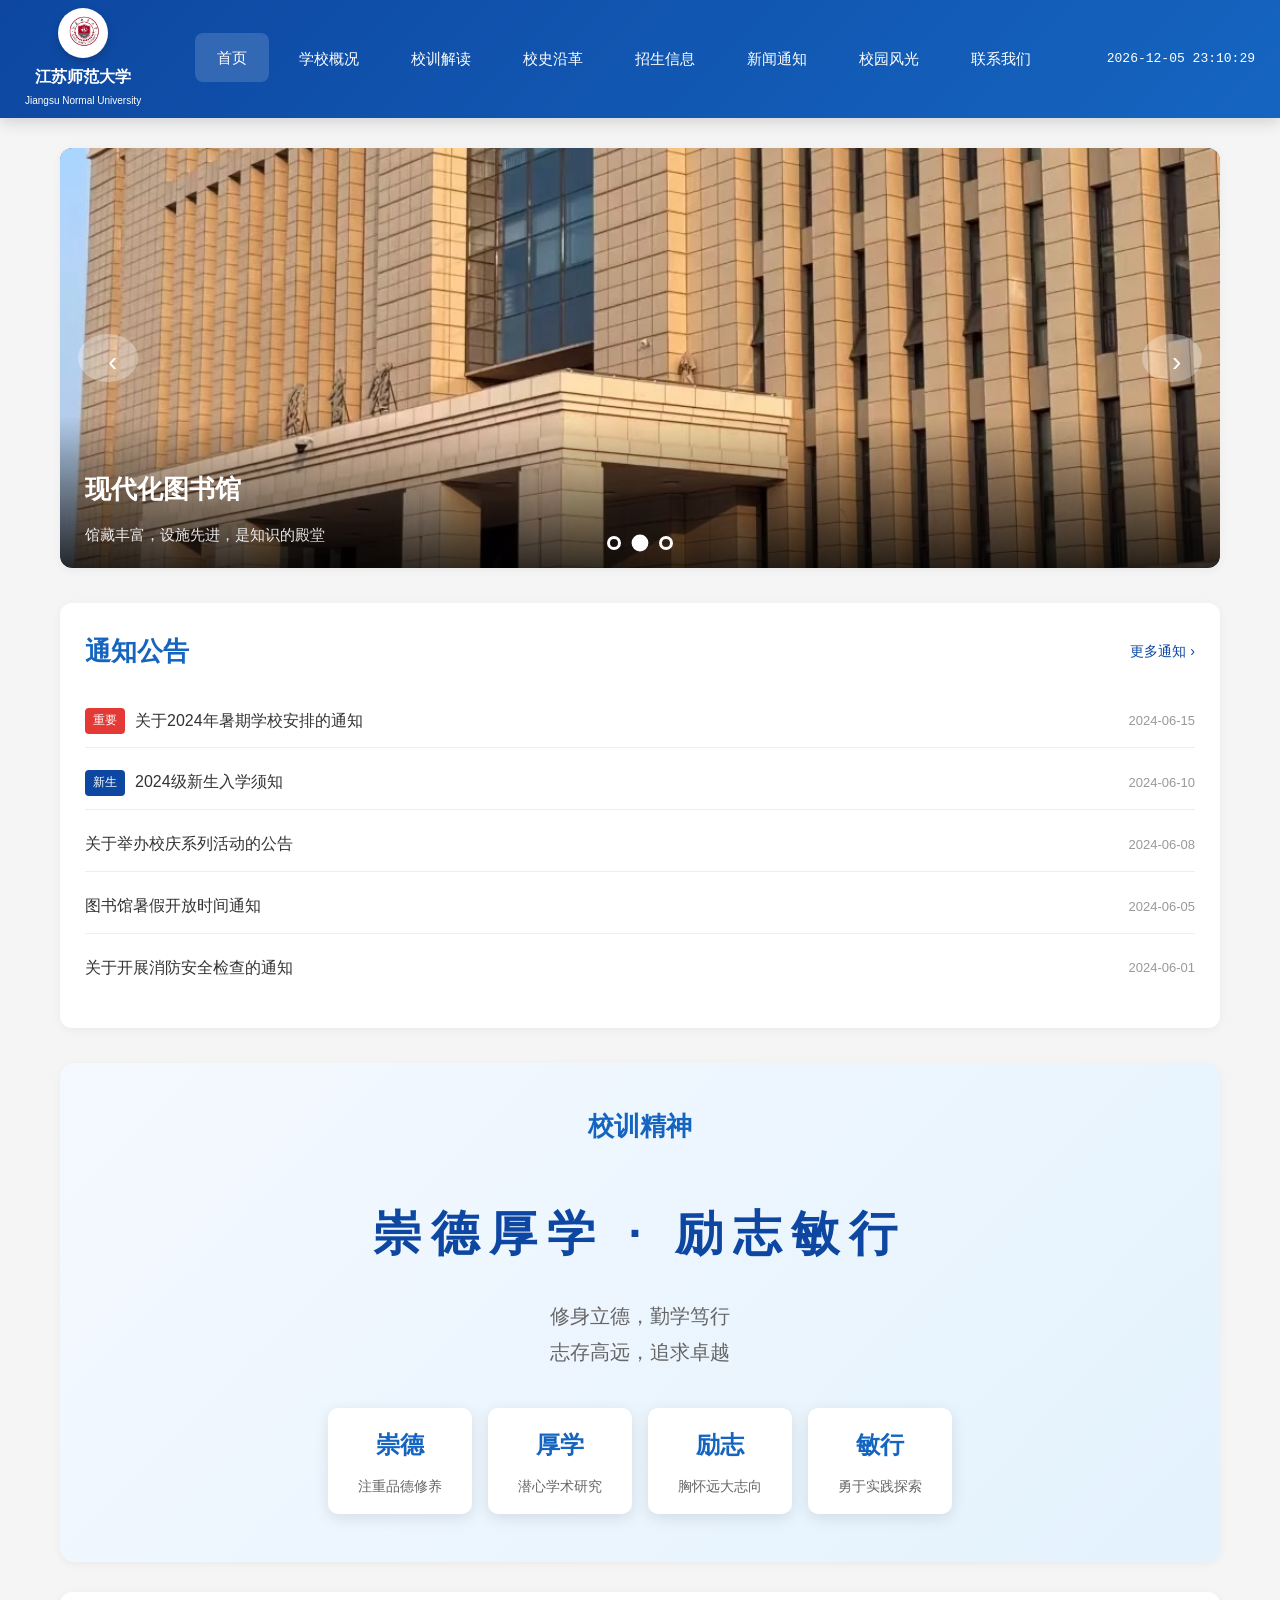
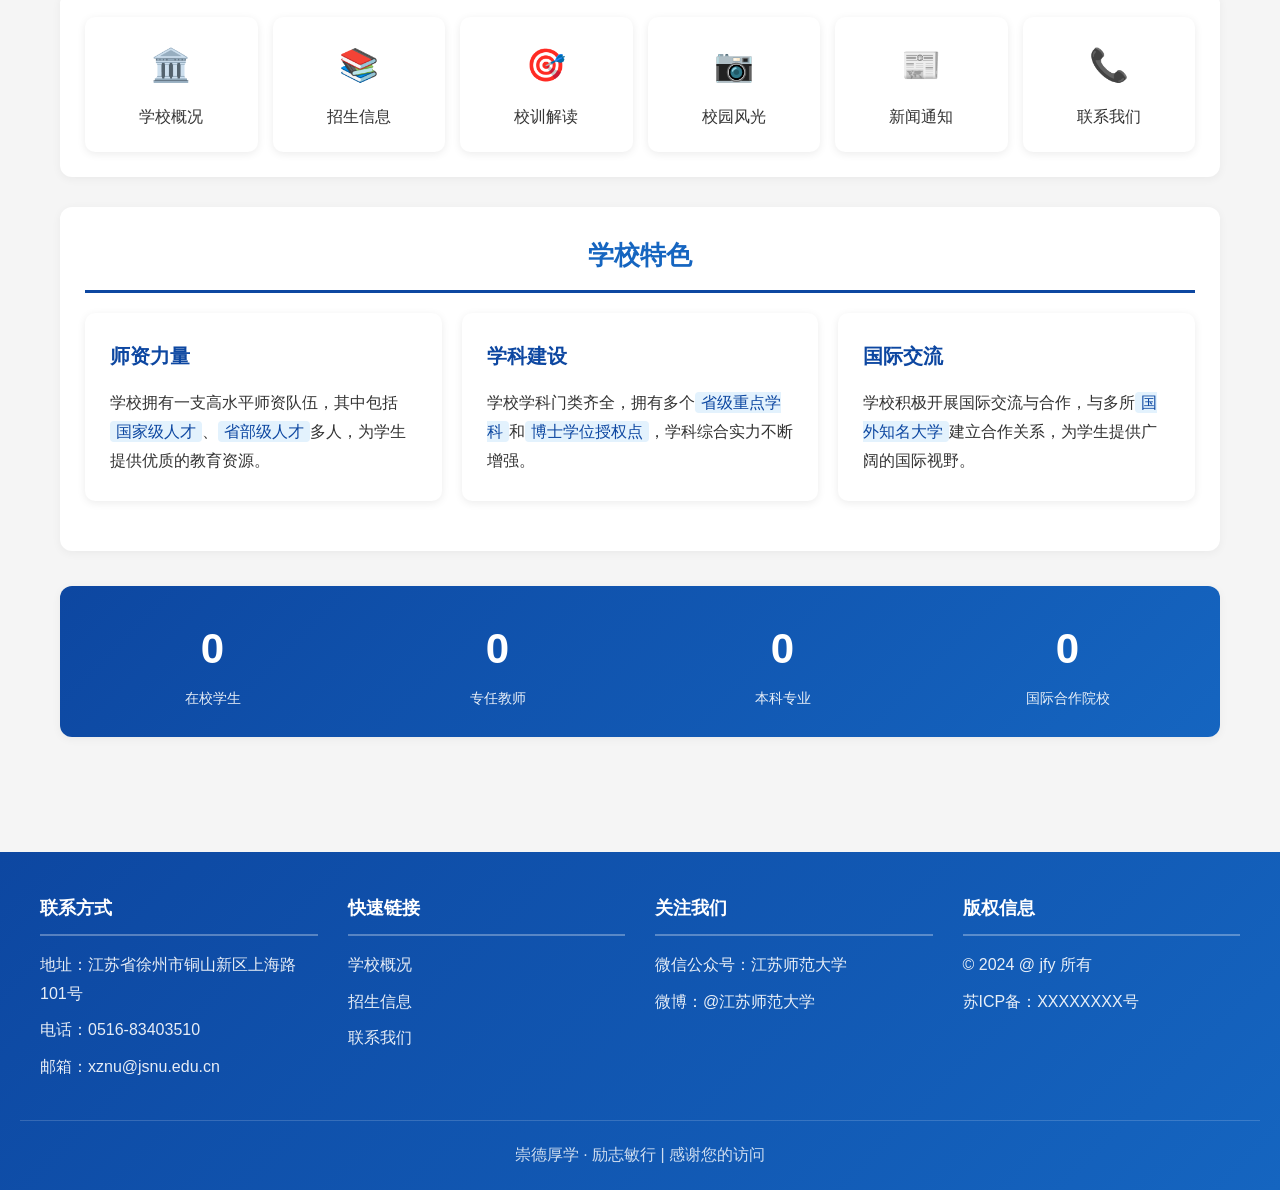
==== index.html @ 1458fdce "Add files via upload" ====
<!doctype html>
<html lang="zh-CN">
  <head>
    <meta charset="UTF-8" />
    <meta name="viewport" content="width=device-width, initial-scale=1.0" />
    <title>江苏师范大学 - 崇德厚学，励志敏行</title>
    <link rel="stylesheet" href="css/style.css" />
    <style>
      .carousel {
        position: relative;
        height: 420px;
        border-radius: 12px;
        overflow: hidden;
        background: linear-gradient(135deg, #0d47a1, #1565c0);
      }
      .carousel-item {
        position: absolute;
        width: 100%;
        height: 100%;
        opacity: 0;
        transition: opacity 0.6s ease;
      }
      .carousel-item.active {
        opacity: 1;
      }
      .carousel-item img {
        width: 100%;
        height: 100%;
        object-fit: cover;
      }
      .carousel-caption {
        position: absolute;
        bottom: 0;
        left: 0;
        right: 0;
        background: linear-gradient(transparent, rgba(0, 0, 0, 0.8));
        color: white;
        padding: 30px 25px 20px;
      }
      .carousel-caption h3 {
        color: white;
        font-size: 26px;
        margin-bottom: 8px;
      }
      .carousel-caption p {
        font-size: 15px;
        opacity: 0.9;
      }
      .carousel-indicators {
        position: absolute;
        bottom: 18px;
        left: 50%;
        transform: translateX(-50%);
        display: flex;
        gap: 12px;
        z-index: 10;
      }
      .carousel-indicators button {
        width: 14px;
        height: 14px;
        border-radius: 50%;
        border: 3px solid white;
        background: transparent;
        cursor: pointer;
        padding: 0;
        transition: all 0.3s ease;
      }
      .carousel-indicators button.active {
        background: white;
        transform: scale(1.2);
      }
      .carousel-controls {
        position: absolute;
        top: 50%;
        transform: translateY(-50%);
        width: 48px;
        height: 48px;
        background: rgba(255, 255, 255, 0.3);
        border: none;
        border-radius: 50%;
        color: white;
        font-size: 28px;
        cursor: pointer;
        transition: all 0.3s ease;
        z-index: 10;
      }
      .carousel-controls:hover {
        background: rgba(255, 255, 255, 0.5);
      }
      .carousel-controls.prev {
        left: 18px;
      }
      .carousel-controls.next {
        right: 18px;
      }
    </style>
  </head>
  <body>
    <header class="main-header">
      <div class="header-container">
        <div class="logo-section">
          <img
            src="images/logo.png"
            alt="校徽"
            onerror="
              this.style.background = 'linear-gradient(135deg,#0d47a1,#1565c0)';
              this.style.display = 'flex';
              this.style.alignItems = 'center';
              this.style.justifyContent = 'center';
              this.style.color = 'white';
              this.style.fontSize = '20px';
              this.textContent = '苏师大';
            "
          />
          <div>
            <h1 class="university-name">江苏师范大学</h1>
            <p class="university-name-en">Jiangsu Normal University</p>
          </div>
        </div>
        <nav class="main-nav">
          <ul>
            <li><a href="index.html" class="active">首页</a></li>
            <li><a href="pages/about.html">学校概况</a></li>
            <li><a href="pages/motto.html">校训解读</a></li>
            <li><a href="pages/history.html">校史沿革</a></li>
            <li><a href="pages/admissions.html">招生信息</a></li>
            <li><a href="pages/news.html">新闻通知</a></li>
            <li><a href="pages/campus.html">校园风光</a></li>
            <li><a href="pages/contact.html">联系我们</a></li>
          </ul>
        </nav>
        <div class="current-time"></div>
      </div>
    </header>

    <div class="container">
      <section class="carousel-section">
        <div class="carousel"></div>
        <button class="carousel-controls prev" onclick="changeSlide(-1)">
          ‹
        </button>
        <button class="carousel-controls next" onclick="changeSlide(1)">
          ›
        </button>
        <div class="carousel-indicators"></div>
      </section>

      <section class="notice-section">
        <div class="notice-header">
          <h2>通知公告</h2>
          <a href="pages/news.html" class="notice-more">更多通知 ›</a>
        </div>
        <ul class="notice-list"></ul>
      </section>

      <section class="motto-section"></section>

      <section class="quick-links"></section>

      <section class="mt-20">
        <h2 class="text-center mb-20">学校特色</h2>
        <div class="grid-3"></div>
      </section>

      <section class="stats-section">
        <div class="stats-grid"></div>
      </section>
    </div>

    <footer>
      <div class="footer-content"></div>
      <div class="footer-bottom"><p></p></div>
    </footer>

    <script src="js/main.js"></script>
    <script src="js/index.js"></script>

    <script>
      // ==================== 重要数据（保留在HTML中） ====================
      var indexData = {
        slides: [
          {
            img: "images/campus1.jpg",
            alt: "校园景色",
            title: "美丽的校园环境",
            desc: "占地广阔，绿树成荫，为师生提供优质的学习生活环境",
          },
          {
            img: "images/campus2.jpg",
            alt: "图书馆",
            title: "现代化图书馆",
            desc: "馆藏丰富，设施先进，是知识的殿堂",
          },
          {
            img: "images/campus3.jpg",
            alt: "教学楼",
            title: "教学楼群",
            desc: "功能完善，环境优雅，承载着无数学子的梦想",
          },
        ],
        notices: [
          {
            tag: "重要",
            title: "关于2024年暑期学校安排的通知",
            date: "2024-06-15",
            important: true,
          },
          {
            tag: "新生",
            title: "2024级新生入学须知",
            date: "2024-06-10",
            important: false,
          },
          {
            tag: "",
            title: "关于举办校庆系列活动的公告",
            date: "2024-06-08",
            important: false,
          },
          {
            tag: "",
            title: "图书馆暑假开放时间通知",
            date: "2024-06-05",
            important: false,
          },
          {
            tag: "",
            title: "关于开展消防安全检查的通知",
            date: "2024-06-01",
            important: false,
          },
        ],
        motto: {
          title: "校训精神",
          main: "崇德厚学 · 励志敏行",
          desc: "修身立德，勤学笃行\n志存高远，追求卓越",
          items: [
            { name: "崇德", desc: "注重品德修养" },
            { name: "厚学", desc: "潜心学术研究" },
            { name: "励志", desc: "胸怀远大志向" },
            { name: "敏行", desc: "勇于实践探索" },
          ],
        },
        quickLinks: [
          { icon: "🏛️", title: "学校概况", url: "pages/about.html" },
          { icon: "📚", title: "招生信息", url: "pages/admissions.html" },
          { icon: "🎯", title: "校训解读", url: "pages/motto.html" },
          { icon: "📷", title: "校园风光", url: "pages/campus.html" },
          { icon: "📰", title: "新闻通知", url: "pages/news.html" },
          { icon: "📞", title: "联系我们", url: "pages/contact.html" },
        ],
        features: [
          {
            title: "师资力量",
            desc: "学校拥有一支高水平师资队伍，其中包括<mark>国家级人才</mark>、<mark>省部级人才</mark>多人，为学生提供优质的教育资源。",
          },
          {
            title: "学科建设",
            desc: "学校学科门类齐全，拥有多个<mark>省级重点学科</mark>和<mark>博士学位授权点</mark>，学科综合实力不断增强。",
          },
          {
            title: "国际交流",
            desc: "学校积极开展国际交流与合作，与多所<mark>国外知名大学</mark>建立合作关系，为学生提供广阔的国际视野。",
          },
        ],
        stats: [
          { count: 20000, label: "在校学生" },
          { count: 1500, label: "专任教师" },
          { count: 68, label: "本科专业" },
          { count: 100, label: "国际合作院校" },
        ],
        footer: {
          contact: {
            address: "江苏省徐州市铜山新区上海路101号",
            phone: "0516-83403510",
            email: "xznu@jsnu.edu.cn",
          },
          quickLinks: [
            { title: "学校概况", url: "pages/about.html" },
            { title: "招生信息", url: "pages/admissions.html" },
            { title: "联系我们", url: "pages/contact.html" },
          ],
          social: {
            wechat: "微信公众号：江苏师范大学",
            weibo: "微博：@江苏师范大学",
          },
          copyright: "© 2024 @ jfy 所有",
          icp: "苏ICP备：XXXXXXXX号",
          bottomText: "崇德厚学 · 励志敏行 | 感谢您的访问",
        },
      };

      // ==================== 核心功能代码（保留在HTML中） ====================
      var currentSlide = 0;
      var slides, indicators, autoPlay;

      function showSlide(n) {
        slides[currentSlide].classList.remove("active");
        indicators[currentSlide].classList.remove("active");
        currentSlide = (n + slides.length) % slides.length;
        slides[currentSlide].classList.add("active");
        indicators[currentSlide].classList.add("active");
      }

      function changeSlide(d) {
        showSlide(currentSlide + d);
      }
      function goToSlide(n) {
        showSlide(n);
      }

      function updateTime() {
        var now = new Date();
        var time =
          now.getFullYear() +
          "-" +
          String(now.getMonth() + 1).padStart(2, "0") +
          "-" +
          String(now.getDate()).padStart(2, "0") +
          " " +
          String(now.getHours()).padStart(2, "0") +
          ":" +
          String(now.getMinutes()).padStart(2, "0") +
          ":" +
          String(now.getSeconds()).padStart(2, "0");
        document.querySelectorAll(".current-time").forEach(function (el) {
          el.textContent = time;
        });
      }

      document.addEventListener("DOMContentLoaded", function () {
        renderCarousel(indexData.slides);
        renderNotices(indexData.notices);
        renderMotto(indexData.motto);
        renderQuickLinks(indexData.quickLinks);
        renderFeatures(indexData.features);
        renderStats(indexData.stats);
        renderFooter(indexData.footer);

        slides = document.querySelectorAll(".carousel-item");
        indicators = document.querySelectorAll(".carousel-indicators button");

        autoPlay = setInterval(function () {
          showSlide(currentSlide + 1);
        }, 4000);

        var carousel = document.querySelector(".carousel");
        if (carousel) {
          carousel.addEventListener("mouseenter", function () {
            clearInterval(autoPlay);
          });
          carousel.addEventListener("mouseleave", function () {
            autoPlay = setInterval(function () {
              showSlide(currentSlide + 1);
            }, 4000);
          });
        }

        updateTime();
        setInterval(updateTime, 1000);
      });
    </script>
  </body>
</html>
---- css/style.css ----
/* 江苏师范大学网站 - 简化版样式表 */

/* 基础样式 */
* {
  margin: 0;
  padding: 0;
  box-sizing: border-box;
}

body {
  font-family: "Microsoft YaHei", sans-serif;
  font-size: 16px;
  line-height: 1.8;
  color: #333;
  background-color: #f5f5f5;
}

a {
  text-decoration: none;
  color: inherit;
}

/* 图片自适应 */
img {
  max-width: 100%;
  height: auto;
  display: block;
}

.gallery-item img,
.news-thumb,
.carousel-item img {
  width: 100%;
  height: 100%;
  object-fit: cover;
}

/* 工具类 */
.text-center {
  text-align: center;
}
.mt-20 {
  margin-top: 20px;
}
.mb-20 {
  margin-bottom: 20px;
}
.p-20 {
  padding: 20px;
}

mark {
  background-color: #e3f2fd;
  color: #0d47a1;
  padding: 2px 6px;
  border-radius: 4px;
}

/* 头部 */
header.main-header,
header:not(.main-header) {
  background: linear-gradient(135deg, #0d47a1 0%, #1565c0 100%);
  color: white;
  padding: 8px 0;
  box-shadow: 0 4px 15px rgba(0, 0, 0, 0.15);
  position: sticky;
  top: 0;
  z-index: 1000;
}

.header-container,
.header-content {
  max-width: 1400px;
  margin: 0 auto;
  display: flex;
  align-items: center;
  justify-content: space-between;
  padding: 0 25px;
  gap: 25px;
}

/* Logo */
.logo-section {
  display: flex;
  flex-direction: column;
  align-items: center;
  gap: 5px;
  flex-shrink: 0;
  text-align: center;
}

.logo-section img {
  width: 50px;
  height: 50px;
  border-radius: 50%;
  background: white;
  padding: 3px;
  box-shadow: 0 3px 8px rgba(0, 0, 0, 0.2);
}

.university-name {
  font-size: 16px;
  font-weight: 700;
  color: white;
  margin: 0;
}

.university-name-en {
  font-size: 10px;
  color: white;
  margin: 0;
}

/* 导航 */
nav.main-nav,
nav:not(.main-nav) {
  flex: 1;
  display: flex;
  justify-content: center;
}

nav ul {
  list-style: none;
  display: flex;
  justify-content: center;
  flex-wrap: wrap;
  margin: 0;
  padding: 0;
  gap: 8px;
}

nav ul li a {
  display: block;
  padding: 11px 22px;
  color: white;
  font-size: 15px;
  font-weight: 500;
  transition: all 0.3s ease;
  border-radius: 8px;
}

nav ul li a:hover,
nav ul li a.active {
  background-color: rgba(255, 255, 255, 0.15);
  transform: translateY(-1px);
}

/* 时间 */
.current-time {
  font-size: 13px;
  flex-shrink: 0;
  text-align: right;
  font-family: "Courier New", monospace;
}

/* 容器 */
.container {
  max-width: 1200px;
  margin: 0 auto;
  padding: 30px 20px;
}

/* 标题 */
h1 {
  font-size: 36px;
  color: #0d47a1;
  text-align: center;
  margin-bottom: 30px;
}
h2 {
  font-size: 26px;
  color: #1565c0;
  margin-bottom: 20px;
  padding-bottom: 12px;
  border-bottom: 3px solid #0d47a1;
}
h3 {
  font-size: 20px;
  color: #0d47a1;
  margin: 20px 0 15px;
}

/* Section和卡片 */
section {
  margin-bottom: 35px;
  padding: 25px;
  background: white;
  border-radius: 12px;
  box-shadow: 0 2px 10px rgba(0, 0, 0, 0.05);
}

.card,
article {
  background: white;
  border-radius: 10px;
  padding: 25px;
  margin-bottom: 25px;
  box-shadow: 0 2px 8px rgba(0, 0, 0, 0.08);
  transition:
    transform 0.3s ease,
    box-shadow 0.3s ease;
}

.card:hover,
article:hover {
  transform: translateY(-5px);
  box-shadow: 0 8px 20px rgba(0, 0, 0, 0.12);
}

.card h3 {
  color: #0d47a1;
  margin-top: 0;
}

/* 网格 */
.grid-2 {
  display: grid;
  grid-template-columns: repeat(auto-fit, minmax(300px, 1fr));
  gap: 25px;
}
.grid-3 {
  display: grid;
  grid-template-columns: repeat(auto-fit, minmax(250px, 1fr));
  gap: 20px;
}
.grid-4 {
  display: grid;
  grid-template-columns: repeat(auto-fit, minmax(200px, 1fr));
  gap: 20px;
}

/* 表格 */
table {
  width: 100%;
  border-collapse: collapse;
  margin: 20px 0;
  background: white;
  border-radius: 8px;
  overflow: hidden;
  box-shadow: 0 2px 8px rgba(0, 0, 0, 0.08);
}

table th {
  background: linear-gradient(135deg, #0d47a1 0%, #1565c0 100%);
  color: white;
  padding: 15px;
  text-align: left;
}

table td {
  padding: 12px 15px;
  border-bottom: 1px solid #eee;
}
table tr:hover {
  background-color: #f8f9fa;
}

/* 列表 */
ul,
ol {
  padding-left: 25px;
  margin: 15px 0;
}
li {
  margin: 8px 0;
}

/* 表单 */
input,
textarea,
select {
  width: 100%;
  padding: 12px 15px;
  border: 2px solid #ddd;
  border-radius: 6px;
  font-size: 16px;
  font-family: inherit;
  transition: border-color 0.3s ease;
}

input:focus,
textarea:focus,
select:focus {
  outline: none;
  border-color: #1565c0;
}

button,
.btn {
  display: inline-block;
  padding: 12px 30px;
  background: linear-gradient(135deg, #0d47a1 0%, #1565c0 100%);
  color: white;
  border: none;
  border-radius: 6px;
  font-size: 16px;
  cursor: pointer;
  transition: all 0.3s ease;
}

button:hover,
.btn:hover {
  transform: translateY(-2px);
  box-shadow: 0 4px 12px rgba(0, 0, 0, 0.2);
}

.btn {
  padding: 10px 20px;
  margin-right: 10px;
  margin-bottom: 10px;
  background: #f0f0f0;
  color: #333;
}

.btn.active {
  background: #0d47a1;
  color: white;
}

/* 校训 */
.motto-section {
  text-align: center;
  padding: 40px 20px;
  background: linear-gradient(135deg, #f5f9ff 0%, #e3f2fd 100%);
  border-radius: 15px;
  margin: 30px 0;
}

.motto-main {
  font-size: 48px;
  color: #0d47a1;
  font-weight: bold;
  letter-spacing: 10px;
  margin-bottom: 20px;
}

.motto-desc {
  font-size: 20px;
  color: #666;
  line-height: 1.8;
}

.motto-item {
  display: inline-block;
  padding: 15px 30px;
  margin: 8px;
  background: white;
  border-radius: 10px;
  box-shadow: 0 4px 15px rgba(0, 0, 0, 0.1);
  vertical-align: top;
}

.motto-item h4 {
  font-size: 24px;
  color: #1565c0;
  margin-bottom: 8px;
}
.motto-item p {
  font-size: 14px;
  color: #666;
  margin: 0;
}

/* 画廊 */
.gallery-grid {
  display: grid;
  grid-template-columns: repeat(auto-fit, minmax(280px, 1fr));
  gap: 20px;
}

.gallery-item {
  position: relative;
  height: 220px;
  border-radius: 10px;
  overflow: hidden;
  box-shadow: 0 4px 15px rgba(0, 0, 0, 0.1);
  cursor: pointer;
}

.gallery-item:hover img {
  transform: scale(1.1);
}

.gallery-overlay {
  position: absolute;
  bottom: 0;
  left: 0;
  right: 0;
  background: linear-gradient(transparent, rgba(0, 0, 0, 0.7));
  color: white;
  padding: 15px;
  transform: translateY(100%);
  transition: transform 0.3s ease;
}

.gallery-item:hover .gallery-overlay {
  transform: translateY(0);
}

/* 轮播基础样式 */
.carousel-section {
  position: relative;
  padding: 0;
  overflow: hidden;
  margin-bottom: 35px;
}

/* 通知 */
.notice-section {
  background: white;
  border-radius: 12px;
  padding: 25px;
}

.notice-header {
  display: flex;
  justify-content: space-between;
  align-items: center;
  margin-bottom: 20px;
}

.notice-header h2 {
  margin-bottom: 0;
  border: none;
  padding: 0;
}

.notice-more {
  color: #0d47a1;
  font-size: 14px;
}

.notice-list {
  list-style: none;
  padding: 0;
  margin: 0;
}

.notice-list li {
  padding: 12px 0;
  border-bottom: 1px solid #eee;
  display: flex;
  align-items: center;
  gap: 10px;
}

.notice-list li:last-child {
  border-bottom: none;
}

.notice-tag {
  background: #0d47a1;
  color: white;
  padding: 2px 8px;
  border-radius: 4px;
  font-size: 12px;
}

.notice-tag.important {
  background: #e53935;
}

.notice-date {
  color: #999;
  font-size: 13px;
  margin-left: auto;
}

/* 快速链接 */
.quick-links {
  display: grid;
  grid-template-columns: repeat(auto-fit, minmax(120px, 1fr));
  gap: 15px;
  margin: 30px 0;
}

.quick-link-item {
  background: white;
  padding: 20px;
  border-radius: 10px;
  text-align: center;
  box-shadow: 0 2px 8px rgba(0, 0, 0, 0.08);
  transition: all 0.3s ease;
}

.quick-link-item:hover {
  transform: translateY(-3px);
  box-shadow: 0 4px 12px rgba(0, 0, 0, 0.12);
}

.quick-link-icon {
  font-size: 32px;
  margin-bottom: 8px;
}

/* 统计数据 */
.stats-section {
  background: linear-gradient(135deg, #0d47a1 0%, #1565c0 100%);
}

.stats-grid {
  display: grid;
  grid-template-columns: repeat(auto-fit, minmax(150px, 1fr));
  gap: 30px;
  text-align: center;
  color: white;
}

.stat-item h3 {
  font-size: 42px;
  color: white;
  margin: 0;
}
.stat-item p {
  font-size: 14px;
  opacity: 0.9;
}

/* 侧边栏 */
aside {
  background: white;
  border-radius: 10px;
  padding: 20px;
  box-shadow: 0 2px 8px rgba(0, 0, 0, 0.08);
}

aside h3 {
  background: linear-gradient(135deg, #0d47a1 0%, #1565c0 100%);
  color: white;
  padding: 12px 18px;
  margin: -20px -20px 18px;
  border-radius: 10px 10px 0 0;
}

aside ul {
  list-style: none;
}
aside ul li {
  padding: 10px 0;
  border-bottom: 1px solid #eee;
}
aside ul li:last-child {
  border-bottom: none;
}

/* 折叠 */
details {
  background: white;
  border-radius: 8px;
  margin: 15px 0;
  box-shadow: 0 2px 8px rgba(0, 0, 0, 0.08);
  overflow: hidden;
}

summary {
  padding: 15px 20px;
  background: linear-gradient(135deg, #0d47a1 0%, #1565c0 100%);
  color: white;
  cursor: pointer;
  font-weight: bold;
}

details p {
  padding: 15px 20px;
}

/* 分页 */
#pagination button {
  padding: 8px 15px;
  margin: 0 3px;
  border: 1px solid #ddd;
  background: white;
  border-radius: 4px;
  cursor: pointer;
}

#pagination button.active {
  background: #0d47a1;
  color: white;
  border-color: #0d47a1;
}

/* 新闻卡片 */
.news-card {
  background: white;
  border-radius: 8px;
  padding: 20px;
  margin-bottom: 15px;
  box-shadow: 0 2px 8px rgba(0, 0, 0, 0.08);
  display: flex;
  gap: 15px;
  transition:
    transform 0.3s ease,
    box-shadow 0.3s ease;
}

.news-card:hover {
  transform: translateY(-3px);
  box-shadow: 0 4px 12px rgba(0, 0, 0, 0.12);
}

.news-thumb {
  width: 120px;
  height: 80px;
  background: linear-gradient(135deg, #0d47a1, #1565c0);
  border-radius: 6px;
  flex-shrink: 0;
  display: flex;
  align-items: center;
  justify-content: center;
  color: white;
  font-size: 32px;
}

.news-content {
  flex: 1;
}
.news-content h4 {
  margin: 0 0 8px;
  color: #333;
  font-weight: 600;
}
.news-content p {
  margin: 0;
  color: #666;
  font-size: 14px;
}
.news-date {
  color: #999;
  font-size: 12px;
  margin-top: 8px;
}

/* 页脚 */
footer {
  background: linear-gradient(135deg, #0d47a1 0%, #1565c0 100%);
  color: white;
  padding: 40px 20px 20px;
  margin-top: 50px;
}

.footer-content {
  max-width: 1200px;
  margin: 0 auto;
  display: grid;
  grid-template-columns: repeat(auto-fit, minmax(250px, 1fr));
  gap: 30px;
}

.footer-section h4 {
  font-size: 18px;
  margin-bottom: 15px;
  padding-bottom: 10px;
  border-bottom: 2px solid rgba(255, 255, 255, 0.3);
}

.footer-section p,
.footer-section li {
  margin: 8px 0;
  opacity: 0.9;
}

.footer-bottom {
  text-align: center;
  padding-top: 20px;
  margin-top: 30px;
  border-top: 1px solid rgba(255, 255, 255, 0.2);
  opacity: 0.8;
}

/* 面包屑 */
.breadcrumb {
  padding: 12px 20px;
  background: linear-gradient(135deg, #f8f9fa 0%, #e9ecef 100%);
  margin-bottom: 25px;
  font-size: 14px;
}

.breadcrumb a {
  color: #0d47a1;
  font-weight: 500;
}
.breadcrumb a:hover {
  color: #1565c0;
  text-decoration: underline;
}
.breadcrumb span {
  margin: 0 12px;
  color: #adb5bd;
}

/* 响应式 */
@media (max-width: 768px) {
  .header-container,
  .header-content {
    flex-direction: column;
    text-align: center;
  }
  nav ul {
    flex-direction: column;
    align-items: center;
  }
  h1 {
    font-size: 28px;
  }
  h2 {
    font-size: 22px;
  }
  .motto-main {
    font-size: 32px;
    letter-spacing: 5px;
  }
  .carousel {
    height: 280px;
  }
  .carousel-caption h3 {
    font-size: 20px;
  }
  .carousel-caption p {
    font-size: 13px;
  }
  .carousel-indicators button {
    width: 10px;
    height: 10px;
  }
  .carousel-controls {
    width: 36px;
    height: 36px;
    font-size: 20px;
  }
}
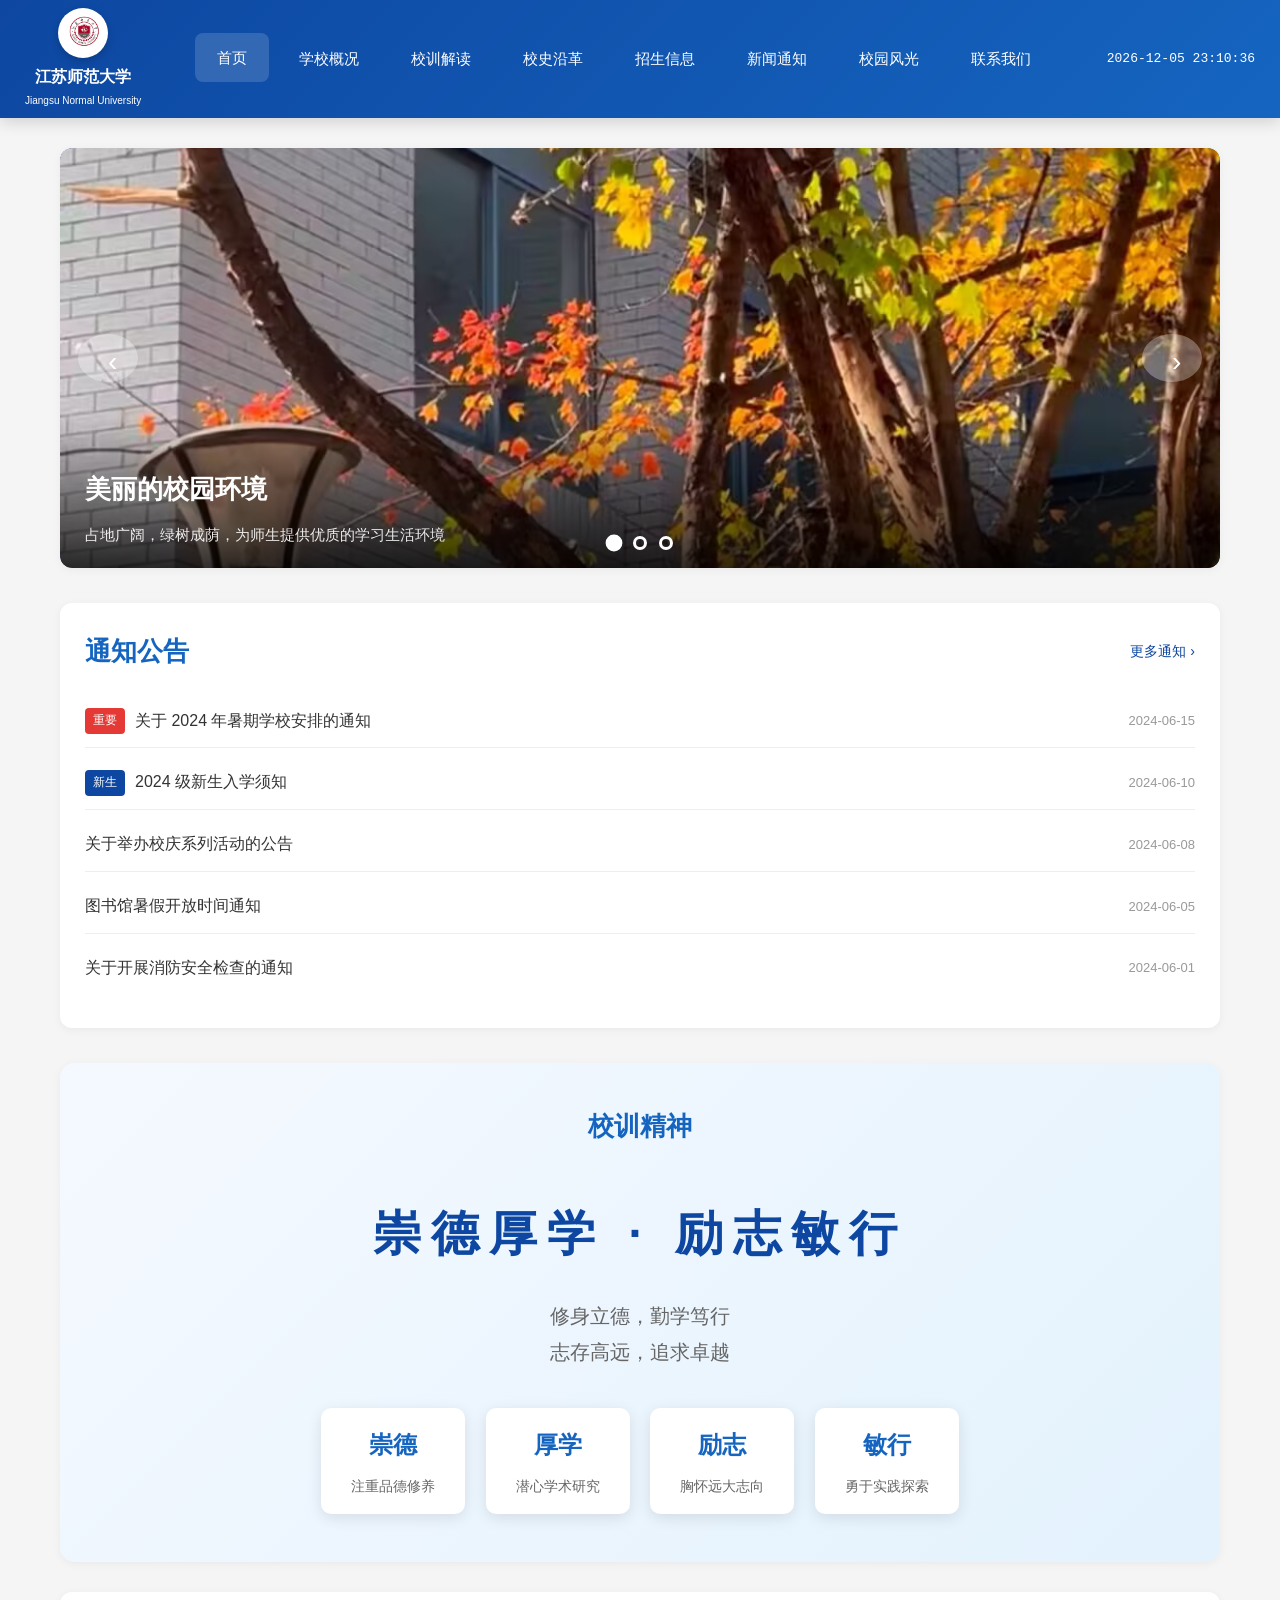
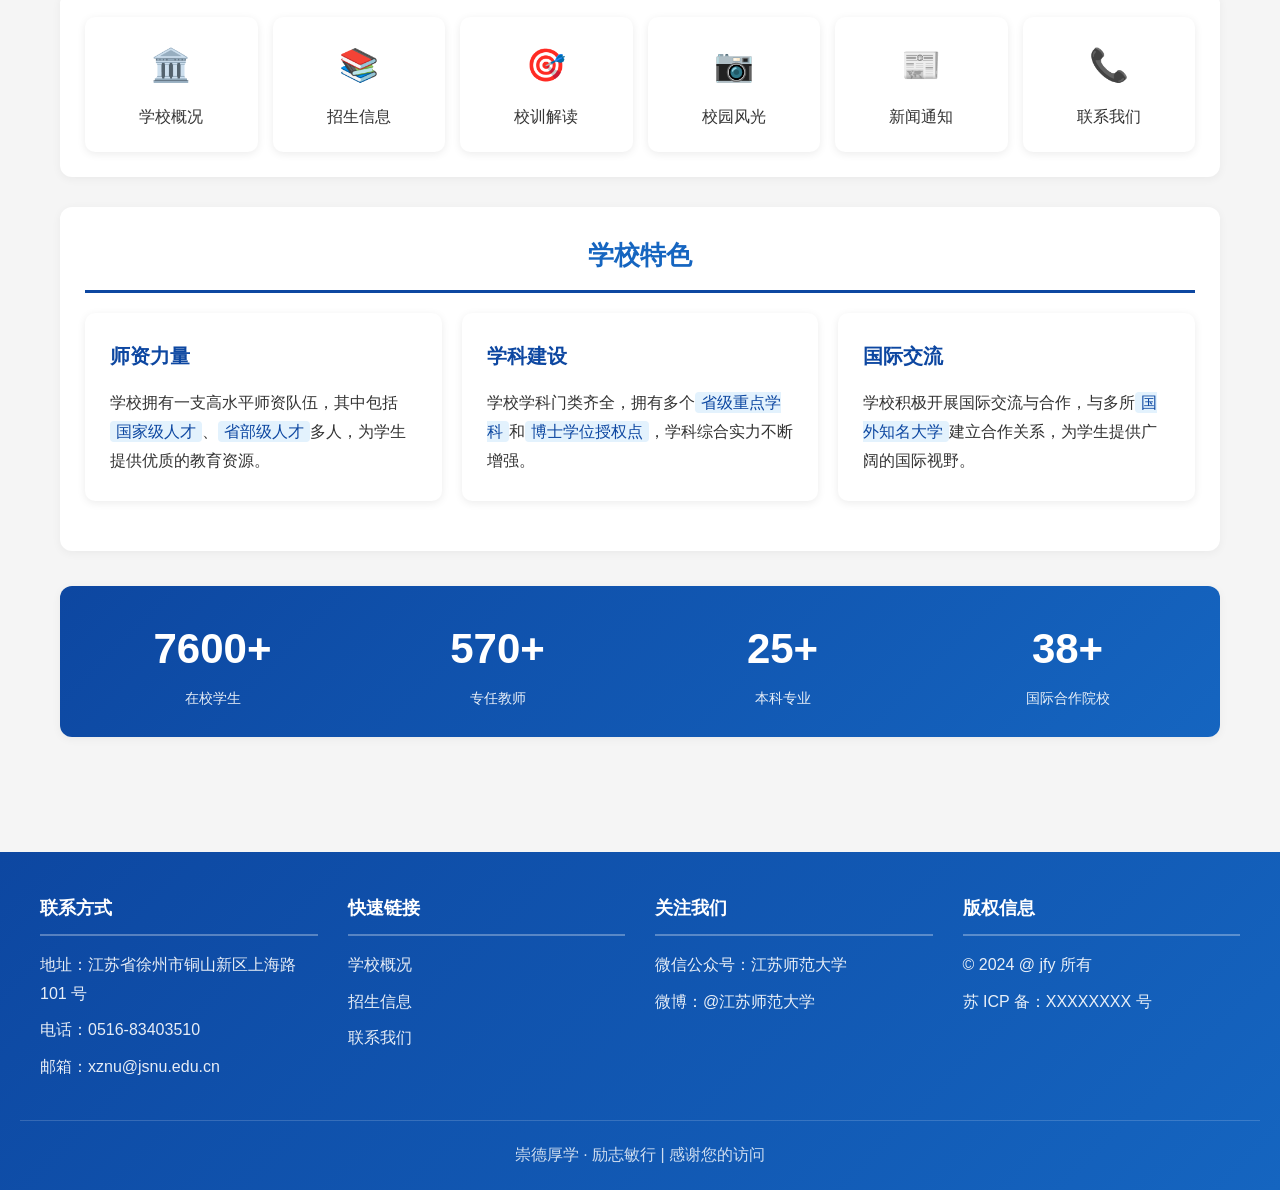
==== commit 228e81dc: "Add files via upload" ====
--- a/index.html
+++ b/index.html
@@ -135,14 +135,40 @@
 
     <div class="container">
       <section class="carousel-section">
-        <div class="carousel"></div>
+        <div class="carousel">
+          <div class="carousel-item active">
+            <img src="images/campus1.jpg" alt="校园景色" />
+            <div class="carousel-caption">
+              <h3>美丽的校园环境</h3>
+              <p>占地广阔，绿树成荫，为师生提供优质的学习生活环境</p>
+            </div>
+          </div>
+          <div class="carousel-item">
+            <img src="images/campus2.jpg" alt="图书馆" />
+            <div class="carousel-caption">
+              <h3>现代化图书馆</h3>
+              <p>馆藏丰富，设施先进，是知识的殿堂</p>
+            </div>
+          </div>
+          <div class="carousel-item">
+            <img src="images/campus3.jpg" alt="教学楼" />
+            <div class="carousel-caption">
+              <h3>教学楼群</h3>
+              <p>功能完善，环境优雅，承载着无数学子的梦想</p>
+            </div>
+          </div>
+        </div>
         <button class="carousel-controls prev" onclick="changeSlide(-1)">
           ‹
         </button>
         <button class="carousel-controls next" onclick="changeSlide(1)">
           ›
         </button>
-        <div class="carousel-indicators"></div>
+        <div class="carousel-indicators">
+          <button onclick="goToSlide(0)" class="active"></button>
+          <button onclick="goToSlide(1)"></button>
+          <button onclick="goToSlide(2)"></button>
+        </div>
       </section>
 
       <section class="notice-section">
@@ -150,26 +176,157 @@
           <h2>通知公告</h2>
           <a href="pages/news.html" class="notice-more">更多通知 ›</a>
         </div>
-        <ul class="notice-list"></ul>
+        <ul class="notice-list">
+          <li>
+            <span class="notice-tag important">重要</span>
+            <a href="pages/news.html">关于 2024 年暑期学校安排的通知</a>
+            <span class="notice-date">2024-06-15</span>
+          </li>
+          <li>
+            <span class="notice-tag">新生</span>
+            <a href="pages/news.html">2024 级新生入学须知</a>
+            <span class="notice-date">2024-06-10</span>
+          </li>
+          <li>
+            <a href="pages/news.html">关于举办校庆系列活动的公告</a>
+            <span class="notice-date">2024-06-08</span>
+          </li>
+          <li>
+            <a href="pages/news.html">图书馆暑假开放时间通知</a>
+            <span class="notice-date">2024-06-05</span>
+          </li>
+          <li>
+            <a href="pages/news.html">关于开展消防安全检查的通知</a>
+            <span class="notice-date">2024-06-01</span>
+          </li>
+        </ul>
       </section>
 
-      <section class="motto-section"></section>
-
-      <section class="quick-links"></section>
+      <section class="motto-section">
+        <h2 style="border: none; margin-bottom: 30px">校训精神</h2>
+        <div class="motto-main">崇德厚学 · 励志敏行</div>
+        <p class="motto-desc">修身立德，勤学笃行<br />志存高远，追求卓越</p>
+        <div style="margin-top: 30px">
+          <div class="motto-item">
+            <h4>崇德</h4>
+            <p>注重品德修养</p>
+          </div>
+          <div class="motto-item">
+            <h4>厚学</h4>
+            <p>潜心学术研究</p>
+          </div>
+          <div class="motto-item">
+            <h4>励志</h4>
+            <p>胸怀远大志向</p>
+          </div>
+          <div class="motto-item">
+            <h4>敏行</h4>
+            <p>勇于实践探索</p>
+          </div>
+        </div>
+      </section>
+
+      <section class="quick-links">
+        <a href="pages/about.html" class="quick-link-item">
+          <div class="quick-link-icon">🏛️</div>
+          <span>学校概况</span>
+        </a>
+        <a href="pages/admissions.html" class="quick-link-item">
+          <div class="quick-link-icon">📚</div>
+          <span>招生信息</span>
+        </a>
+        <a href="pages/motto.html" class="quick-link-item">
+          <div class="quick-link-icon">🎯</div>
+          <span>校训解读</span>
+        </a>
+        <a href="pages/campus.html" class="quick-link-item">
+          <div class="quick-link-icon">📷</div>
+          <span>校园风光</span>
+        </a>
+        <a href="pages/news.html" class="quick-link-item">
+          <div class="quick-link-icon">📰</div>
+          <span>新闻通知</span>
+        </a>
+        <a href="pages/contact.html" class="quick-link-item">
+          <div class="quick-link-icon">📞</div>
+          <span>联系我们</span>
+        </a>
+      </section>
 
       <section class="mt-20">
         <h2 class="text-center mb-20">学校特色</h2>
-        <div class="grid-3"></div>
+        <div class="grid-3">
+          <article class="card">
+            <h3>师资力量</h3>
+            <p>
+              学校拥有一支高水平师资队伍，其中包括<mark>国家级人才</mark>、<mark>省部级人才</mark>多人，为学生提供优质的教育资源。
+            </p>
+          </article>
+          <article class="card">
+            <h3>学科建设</h3>
+            <p>
+              学校学科门类齐全，拥有多个<mark>省级重点学科</mark>和<mark>博士学位授权点</mark>，学科综合实力不断增强。
+            </p>
+          </article>
+          <article class="card">
+            <h3>国际交流</h3>
+            <p>
+              学校积极开展国际交流与合作，与多所<mark>国外知名大学</mark>建立合作关系，为学生提供广阔的国际视野。
+            </p>
+          </article>
+        </div>
       </section>
 
       <section class="stats-section">
-        <div class="stats-grid"></div>
+        <div class="stats-grid">
+          <div class="stat-item">
+            <h3 data-count="20000">0</h3>
+            <p>在校学生</p>
+          </div>
+          <div class="stat-item">
+            <h3 data-count="1500">0</h3>
+            <p>专任教师</p>
+          </div>
+          <div class="stat-item">
+            <h3 data-count="68">0</h3>
+            <p>本科专业</p>
+          </div>
+          <div class="stat-item">
+            <h3 data-count="100">0</h3>
+            <p>国际合作院校</p>
+          </div>
+        </div>
       </section>
     </div>
 
     <footer>
-      <div class="footer-content"></div>
-      <div class="footer-bottom"><p></p></div>
+      <div class="footer-content">
+        <div class="footer-section">
+          <h4>联系方式</h4>
+          <p>地址：江苏省徐州市铜山新区上海路 101 号</p>
+          <p>电话：0516-83403510</p>
+          <p>邮箱：xznu@jsnu.edu.cn</p>
+        </div>
+        <div class="footer-section">
+          <h4>快速链接</h4>
+          <ul style="list-style: none; padding: 0">
+            <li><a href="pages/about.html">学校概况</a></li>
+            <li><a href="pages/admissions.html">招生信息</a></li>
+            <li><a href="pages/contact.html">联系我们</a></li>
+          </ul>
+        </div>
+        <div class="footer-section">
+          <h4>关注我们</h4>
+          <p>微信公众号：江苏师范大学</p>
+          <p>微博：@江苏师范大学</p>
+        </div>
+        <div class="footer-section">
+          <h4>版权信息</h4>
+          <p>© 2024 @ jfy 所有</p>
+          <p>苏 ICP 备：XXXXXXXX 号</p>
+        </div>
+      </div>
+      <div class="footer-bottom"><p>崇德厚学 · 励志敏行 | 感谢您的访问</p></div>
     </footer>
 
     <script src="js/main.js"></script>
@@ -329,13 +486,14 @@
       }
 
       document.addEventListener("DOMContentLoaded", function () {
-        renderCarousel(indexData.slides);
-        renderNotices(indexData.notices);
-        renderMotto(indexData.motto);
-        renderQuickLinks(indexData.quickLinks);
-        renderFeatures(indexData.features);
-        renderStats(indexData.stats);
-        renderFooter(indexData.footer);
+        // 数据已经在 HTML 中直接渲染，无需再次渲染
+        // renderCarousel(indexData.slides);
+        // renderNotices(indexData.notices);
+        // renderMotto(indexData.motto);
+        // renderQuickLinks(indexData.quickLinks);
+        // renderFeatures(indexData.features);
+        // renderStats(indexData.stats);
+        // renderFooter(indexData.footer);
 
         slides = document.querySelectorAll(".carousel-item");
         indicators = document.querySelectorAll(".carousel-indicators button");
